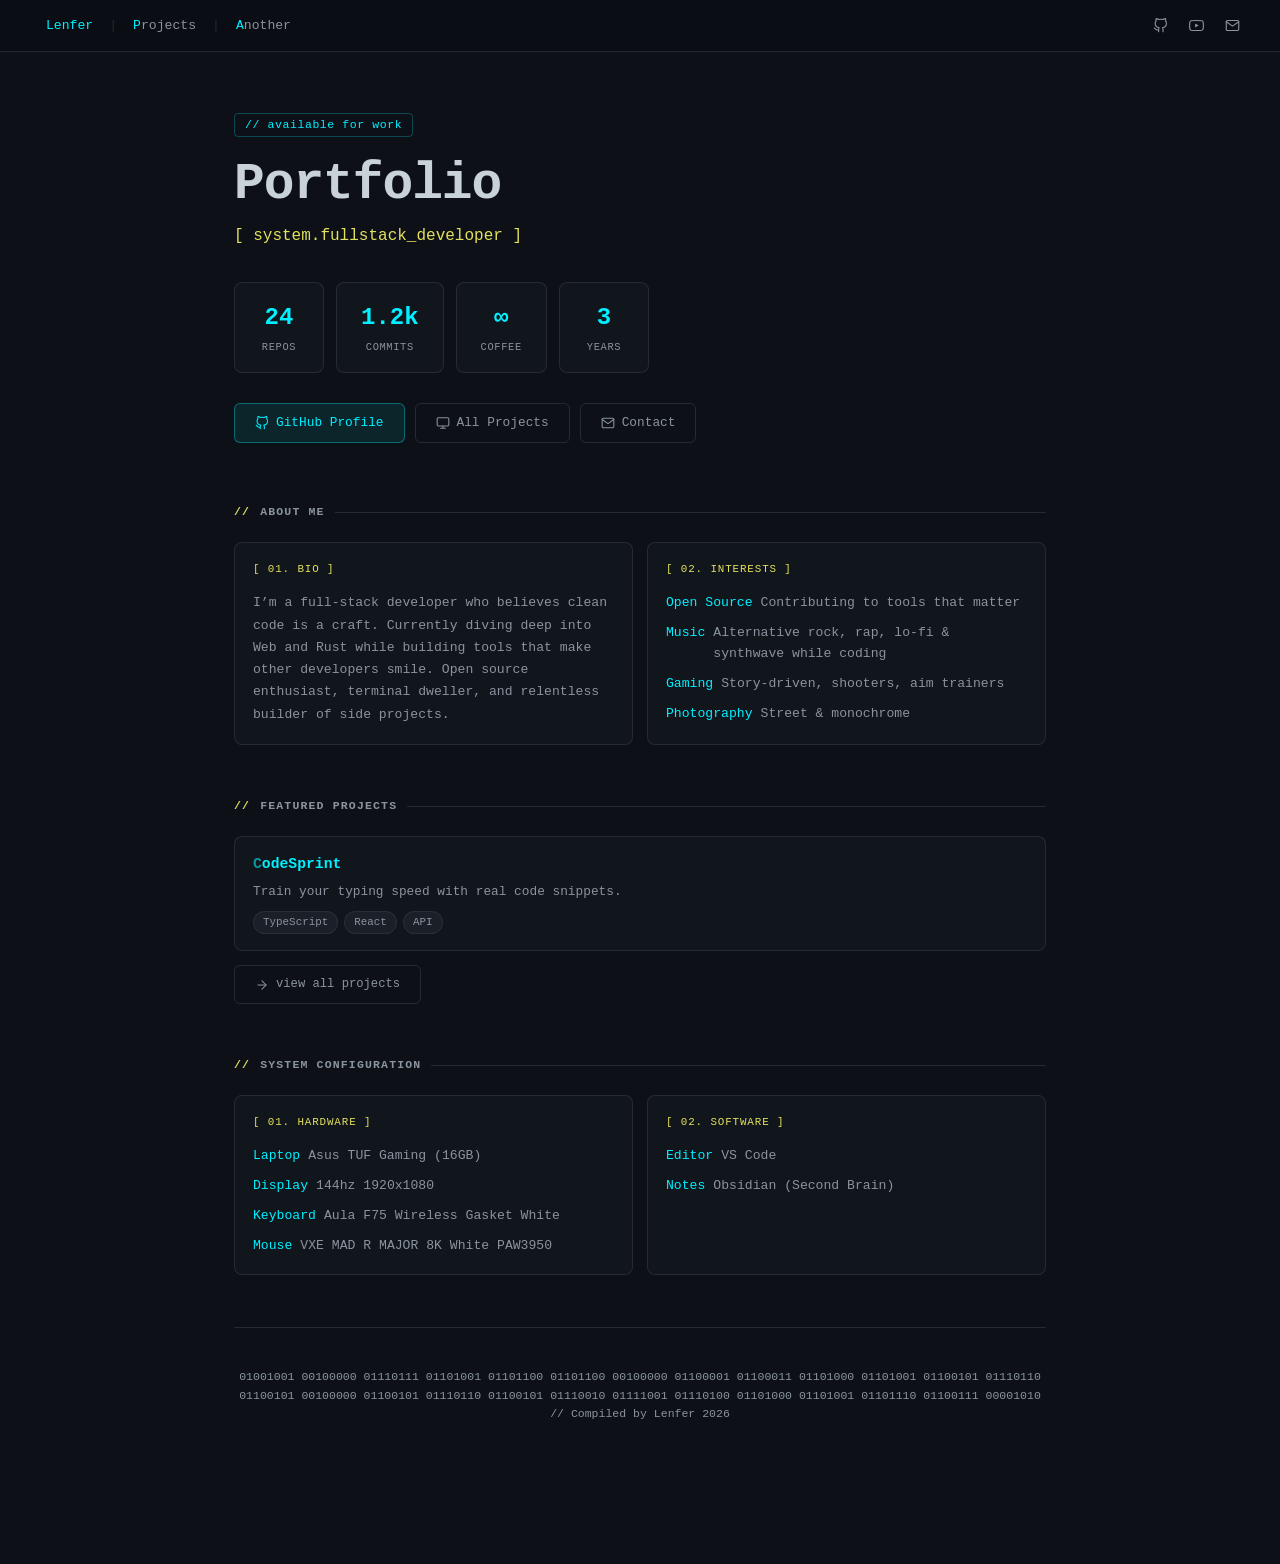
==== index.html @ 0d8ec5f5 "add index.html, basic css" ====
<!DOCTYPE html>
<html lang="ru">
<head>
    <meta charset="UTF-8">
    <meta name="viewport" content="width=device-width, initial-scale=1.0">
    <title>Dev Portfolio</title>
    <link rel="stylesheet" href="css/global.css">
    <link rel="stylesheet" href="css/navbar-view.css">
    <link rel="stylesheet" href="css/main.css">
</head>
<body>


<nav class="navbar">
    <div class="nav-wrapper">
        <a href="index.html" class="nav-item"><span>Lenfer</a>
    </div>
    <span class="nav-sep">|</span>
    <div class="nav-wrapper">
        <a href="project.html" class="nav-item"><span>P</span>rojects</a>
        <ul class="dropdown">
            <li><a href="#"><span>W</span>eb Apps</a></li>
            <li><a href="#"><span>S</span>cripts</a></li>
            <li><a href="#"><span>U</span>tils</a></li>
        </ul>
    </div>
    <span class="nav-sep">|</span>
    <div class="nav-wrapper">
        <a href="another.html" class="nav-item"><span>A</span>nother</a>
    </div>
    <div class="social-dock">
        <a href="github.html" class="social-link" title="GitHub">
            <svg viewBox="0 0 24 24"><path d="M9 19c-5 1.5-5-2.5-7-3m14 6v-3.87a3.37 3.37 0 0 0-.94-2.61c3.14-.35 6.44-1.54 6.44-7A5.44 5.44 0 0 0 20 4.77 5.07 5.07 0 0 0 19.91 1S18.73.65 16 2.48a13.38 13.38 0 0 0-7 0C6.27.65 5.09 1 5.09 1A5.07 5.07 0 0 0 5 4.77a5.44 5.44 0 0 0-1.5 3.78c0 5.42 3.3 6.61 6.44 7A3.37 3.37 0 0 0 9 18.13V22"/></svg>
        </a>
        <a href="#" class="social-link" title="YouTube">
            <svg viewBox="0 0 24 24"><path d="M22.54 6.42a2.78 2.78 0 0 0-1.94-2C18.88 4 12 4 12 4s-6.88 0-8.6.42a2.78 2.78 0 0 0-1.94 2C1 8.11 1 12 1 12s0 3.89.46 5.58a2.78 2.78 0 0 0 1.94 2c1.72.42 8.6.42 8.6.42s6.88 0 8.6-.42a2.78 2.78 0 0 0 1.94-2C23 15.89 23 12 23 12s0-3.89-.46-5.58z"/><polygon points="9.75 15.02 15.5 12 9.75 8.98 9.75 15.02" fill="currentColor" stroke="none"/></svg>
        </a>
        <a href="#" class="social-link" title="Email">
            <svg viewBox="0 0 24 24"><path d="M4 4h16c1.1 0 2 .9 2 2v12c0 1.1-.9 2-2 2H4c-1.1 0-2-.9-2-2V6c0-1.1.9-2 2-2z"/><polyline points="22,6 12,13 2,6"/></svg>
        </a>
    </div>
</nav>

<div class="container">
    <header id="about">
        <div class="hero-tag">// available for work</div>
        <h1>Portfolio</h1>
        <p class="subtitle">[ system.fullstack_developer ]</p>
        <div class="stats-grid">
            <div class="stat-card"><span class="stat-value">24</span><span class="stat-label">Repos</span></div>
            <div class="stat-card"><span class="stat-value">1.2k</span><span class="stat-label">Commits</span></div>
            <div class="stat-card"><span class="stat-value">∞</span><span class="stat-label">Coffee</span></div>
            <div class="stat-card"><span class="stat-value">3</span><span class="stat-label">Years</span></div>
        </div>
        <div class="btn-group">
            <a href="github.html" class="btn btn-blue">
                <svg viewBox="0 0 24 24"><path d="M9 19c-5 1.5-5-2.5-7-3m14 6v-3.87a3.37 3.37 0 0 0-.94-2.61c3.14-.35 6.44-1.54 6.44-7A5.44 5.44 0 0 0 20 4.77 5.07 5.07 0 0 0 19.91 1S18.73.65 16 2.48a13.38 13.38 0 0 0-7 0C6.27.65 5.09 1 5.09 1A5.07 5.07 0 0 0 5 4.77a5.44 5.44 0 0 0-1.5 3.78c0 5.42 3.3 6.61 6.44 7A3.37 3.37 0 0 0 9 18.13V22"/></svg>
                GitHub Profile
            </a>
            <a href="project.html" class="btn btn-outline">
                <svg viewBox="0 0 24 24"><rect x="2" y="3" width="20" height="14" rx="2"/><path d="M8 21h8M12 17v4"/></svg>
                All Projects
            </a>
            <a href="#" class="btn btn-outline">
                <svg viewBox="0 0 24 24"><path d="M4 4h16c1.1 0 2 .9 2 2v12c0 1.1-.9 2-2 2H4c-1.1 0-2-.9-2-2V6c0-1.1.9-2 2-2z"/><polyline points="22,6 12,13 2,6"/></svg>
                Contact
            </a>
        </div>
    </header>

        <section id="about-me">
            <h2><span>//</span> about me</h2>
            <div class="about-grid">
                <div class="about-card">
                    <div class="about-title">[ 01. Bio ]</div>
                    <p class="about-text">
                        I’m a full‑stack developer who believes clean code is a craft.
                        Currently diving deep into Web and Rust while building
                        tools that make other developers smile. Open source enthusiast,
                        terminal dweller, and relentless builder of side projects.
                    </p>
                </div>
                <div class="about-card">
                    <div class="about-title">[ 02. Interests ]</div>
                    <ul class="about-list">
                        <li><span class="k">Open Source</span><span class="v">Contributing to tools that matter</span></li>
                        <li><span class="k">Music</span><span class="v">Alternative rock, rap, lo‑fi & synthwave while coding</span></li>
                        <li><span class="k">Gaming</span><span class="v">Story-driven, shooters, aim trainers</span></li>
                        <li><span class="k">Photography</span><span class="v">Street & monochrome</span></li>
                    </ul>
                </div>
            </div>
        </section>

    <section id="projects">
        <h2><span>//</span> featured projects</h2>
        <div class="project-item">
            <a href="#"><span>C</span>odeSprint</a>
            <span class="project-desc">Train your typing speed with real code snippets.</span>
            <div class="tag-row"><span class="tag">TypeScript</span><span class="tag">React</span><span class="tag">API</span></div>
        </div>
        <div style="margin-top:14px">
            <a href="project.html" class="btn btn-outline" style="font-size:0.76rem">
                <svg viewBox="0 0 24 24"><line x1="5" y1="12" x2="19" y2="12"/><polyline points="12 5 19 12 12 19"/></svg>
                view all projects
            </a>
        </div>
    </section>

    <section id="setup">
        <h2><span>//</span> system configuration</h2>
        <div class="setup-grid">
            <div class="setup-card">
                <div class="setup-title">[ 01. Hardware ]</div>
                <ul class="setup-list">
                    <li><span class="k">Laptop</span><span class="v">Asus TUF Gaming (16GB)</span></li>
                    <li><span class="k">Display</span><span class="v">144hz 1920x1080</span></li>
                    <li><span class="k">Keyboard</span><span class="v">Aula F75 Wireless Gasket White</span></li>
                    <li><span class="k">Mouse</span><span class="v">VXE MAD R MAJOR 8K White PAW3950</span></li>
                </ul>
            </div>
            <div class="setup-card">
                <div class="setup-title">[ 02. Software ]</div>
                <ul class="setup-list">
                    <li><span class="k">Editor</span><span class="v">VS Code</span></li>

                    <li><span class="k">Notes</span><span class="v">Obsidian (Second Brain)</span></li>
                </ul>
            </div>
        </div>
    </section>

    <footer>
        <code>01001001 00100000 01110111 01101001 01101100 01101100 00100000 01100001 01100011 01101000 01101001 01100101 01110110 01100101 00100000 01100101 01110110 01100101 01110010 01111001 01110100 01101000 01101001 01101110 01100111 00001010 // Compiled by Lenfer 2026</code>
    </footer>
</div>
</body>
</html>
---- css/global.css ----
:root {
    --bg: #0d1117;
    --glass: rgba(22, 27, 34, 0.5);
    --text: #c9d1d9;
    --dim: #8b949e;
    --border: rgba(48, 54, 61, 0.7);
    --blue: #00f0ff;
    --yellow: #e3e15d;
    --green: #7ee787;
    --font: 'JetBrains Mono', 'Fira Code', monospace;
}

footer {
    text-align: center;
    padding: 60px 0;
    color: var(--text-dim);
    font-size: 0.75rem;
    border-top: 1px solid var(--border); 
    }
---- css/navbar-view.css ----
.navbar {
    position: sticky;
    top: 0;
    z-index: 100;
    display: flex;
    align-items: center;
    padding: 0 32px;
    background: rgba(10,13,18,0.72);
    backdrop-filter: blur(10px);
    -webkit-backdrop-filter: blur(18px);
    border-bottom: 1px solid var(--border);
    height: 52px; font-size: 0.82rem;
}
.nav-wrapper {
    position: relative;
    display: flex;
    align-items: center; 
}
.nav-item { 
    display: flex;
    align-items: center; 
    text-decoration: none; 
    color: var(--dim); 
    padding: 0 14px; 
    height: 52px; 
    transition: color 0.2s; 
}
.nav-item:hover { 
    color: var(--blue); 
}
.nav-item span { 
    color: var(--blue); 
}
.dropdown { 
    display: none; 
    list-style: none; 
    position: absolute; 
    top: 51px; 
    left: 0; 
    background: rgba(10,13,18); 
    border: 1px solid var(--border); 
    border-radius: 2px;
    border-top: none; 
    min-width: 160px; 
    padding: 6px 0; 
    z-index: 200; 
}
.nav-wrapper:hover .dropdown { 
    display: block; 
}
.dropdown li a { 
    display: block; 
    padding: 7px 16px; 
    text-decoration: none; 
    color: var(--dim); 
    font-size: 0.78rem; 
    transition: 0.15s; 
}
.dropdown li a:hover { 
    color: var(--blue); 
    background: rgba(0,240,255,0.04); 
}
.dropdown li a span { 
    color: var(--blue); 
}
.nav-sep { 
    color: var(--border); 
    padding: 0 2px; 
    user-select: none; 
}
.social-dock { 
    display: flex; 
    align-items: center; 
    gap: 4px; 
    margin-left: auto; 
}
.social-link { 
    display: flex; 
    align-items: center; 
    justify-content: center; 
    width: 32px; 
    height: 32px; 
    border-radius: 6px; 
    border: 1px solid transparent; 
    color: var(--dim); 
    text-decoration: none; 
    transition: 0.2s; 
}
.social-link svg { 
    width: 15px; 
    height: 15px; 
    fill: none; 
    stroke: currentColor; 
    stroke-width: 1.8; 
    stroke-linecap: round; 
    stroke-linejoin: round; 
}
.social-link:hover { 
    color: var(--blue); 
    border-color: rgba(0,240,255,0.3); 
    background: rgba(0,240,255,0.04); 
}
.status-tag { 
    display: flex; 
    align-items: center; 
    gap: 7px; 
    font-size: 0.72rem; 
    color: var(--dim); 
    border: 1px solid var(--border); 
    border-radius: 20px; 
    padding: 3px 10px; 
    margin-left: 16px; 
    white-space: nowrap; 
}

@media (max-width: 440px) {
  .social-dock {
    display: none;
  }
  .navbar {
    justify-content: center;
  }
}
---- css/main.css ----
*, *::before, *::after { 
    box-sizing: border-box; 
    margin: 0; 
    padding: 0; 
}
body { 
    background: var(--bg); 
    color: var(--text); 
    font-family: var(--font); 
    min-height: 100vh; 
    overflow-x: hidden; 
    line-height: 1.6; 
}

.container { 
    position: relative; 
    z-index: 1; 
    max-width: 860px; 
    margin: 0 auto; 
    padding: 60px 24px 80px; 
}

header { 
    margin-bottom: 60px; 
}
.hero-tag { 
    display: inline-block; 
    font-size: 0.72rem; 
    color: var(--blue); 
    border: 1px solid rgba(0,240,255,0.25); 
    border-radius: 4px; 
    padding: 2px 10px; 
    margin-bottom: 18px; 
    letter-spacing: 0.05em; 
}
header h1 { 
    font-size: clamp(2.2rem, 5vw, 3.2rem); 
    font-weight: bold; 
    letter-spacing: -0.02em; 
    margin-bottom: 10px; 
    line-height: 1.15; 
}
header h1 span { 
    color: var(--blue); 
}
.subtitle { 
    color: var(--yellow); 
    margin-bottom: 32px; 
}

.stats-grid { 
    display: flex; 
    gap: 12px; 
    flex-wrap: wrap; 
    margin-bottom: 30px; 
}
.stat-card { 
    background: var(--glass); 
    backdrop-filter: blur(14px); 
    -webkit-backdrop-filter: blur(14px); 
    border: 1px solid var(--border); 
    border-radius: 8px; 
    padding: 16px 24px; 
    display: flex; 
    flex-direction: column; 
    align-items: center; 
    overflow: hidden;
    min-width: 90px; 
}
.stat-value { 
    font-size: 1.5rem; 
    font-weight: bold; 
    color: var(--blue); 
}
.stat-label { 
    font-size: 0.65rem; 
    color: var(--dim); 
    text-transform: uppercase; 
    margin-top: 2px; 
    letter-spacing: 0.06em; 
}
.stat-card::after { 
    content: ""; 
    position: absolute; 
    top: 0; 
    left: -100%; 
    width: 100%; 
    height: 100%; 
    background: linear-gradient(90deg, transparent, rgba(0, 240, 255, 0.05), transparent); 
    transition: 0.5s; 
}
.stat-card:hover::after { 
    left: 100%; 
}
.btn-group { 
    display: flex; 
    gap: 10px; 
    flex-wrap: wrap; 
}
.btn { 
    display: inline-flex; 
    align-items: center; 
    gap: 7px; 
    text-decoration: none; 
    font-family: var(--font); 
    font-size: 0.8rem; 
    padding: 9px 20px; 
    border-radius: 6px; 
    border: 1px solid transparent; 
    transition: 0.2s; 
    cursor: pointer; 
}
.btn svg { 
    width: 14px; 
    height: 14px; 
    flex-shrink: 0; 
    fill: none; 
    stroke: currentColor; 
    stroke-width: 1.8; 
    stroke-linecap: round; 
    stroke-linejoin: round; 
}
.btn-blue { 
    background: rgba(0,240,255,0.09); 
    border-color: rgba(0,240,255,0.35); 
    color: var(--blue); 
}
.btn-blue:hover { 
    background: rgba(0,240,255,0.15); 
    box-shadow: 0 0 14px rgba(0,240,255,0.12); 
}
.btn-outline { 
    background: transparent; 
    border-color: var(--border); 
    color: var(--dim); 
}
.btn-outline:hover { 
    border-color: var(--blue); 
    color: var(--blue); 
}

section { 
    margin-bottom: 52px; 
}
section h2 { 
    font-size: 0.72rem; 
    text-transform: uppercase; 
    letter-spacing: 0.1em; 
    color: var(--dim); 
    margin-bottom: 20px; 
    display: flex; 
    align-items: center; 
    gap: 10px; 
}
section h2::after { 
    content: ''; 
    flex: 1; 
    height: 1px; 
    background: var(--border); 
}
section h2 span { 
    color: var(--yellow); 
}

.about-grid {
    display: grid;
    grid-template-columns: 1fr 1fr;
    gap: 14px;
}

.about-card {
    background: var(--glass);
    backdrop-filter: blur(12px);
    -webkit-backdrop-filter: blur(12px);
    border: 1px solid var(--border);
    border-radius: 8px;
    padding: 18px;
}

.about-title {
    font-size: 0.68rem;
    text-transform: uppercase;
    color: var(--yellow);
    letter-spacing: 0.08em;
    margin-bottom: 14px;
}

.about-text {
    font-size: 0.82rem;
    color: var(--dim);
    line-height: 1.7;
}

.about-list {
    list-style: none;
    display: flex;
    flex-direction: column;
    gap: 9px;
}

.about-list li {
    font-size: 0.82rem;
    display: flex;
    gap: 8px;
}

.about-list li .k {
    color: var(--blue);
    flex-shrink: 0;
}

.about-list li .v {
    color: var(--dim);
}
.progress-bg { 
    background: rgba(48,54,61,0.6); 
    border-radius: 4px; 
    height: 4px; 
    overflow: hidden; 
}
.progress-fill { 
    height: 100%; 
    border-radius: 4px; 
    background: linear-gradient(90deg, var(--blue), rgba(0,240,255,0.35)); 
    position: relative; 
}
.progress-fill::after { 
    content: ''; 
    position: absolute; 
    right: 0; 
    top: 50%; 
    transform: translateY(-50%); 
    width: 6px; 
    height: 6px; 
    background: var(--blue); 
    border-radius: 50%; 
    box-shadow: 0 0 6px var(--blue); 
}

.project-item { 
    background: var(--glass); 
    backdrop-filter: blur(12px); 
    -webkit-backdrop-filter: blur(12px); 
    border: 1px solid var(--border); 
    border-radius: 8px; 
    padding: 16px 18px; 
    margin-bottom: 10px; 
    transition: 0.2s; 
    display: flex; 
    flex-direction: column; 
    gap: 6px; 
}
.project-item:hover { 
    border-color: rgba(0,240,255,0.35); 
}
.project-item a { 
    text-decoration: none; 
    font-weight: bold; 
    color: var(--blue); 
    font-size: 0.92rem; 
}
.project-item a span { 
    opacity: 0.6; 
}
.project-desc { 
    font-size: 0.8rem; 
    color: var(--dim); 
}
.tag-row { 
    display: flex; 
    gap: 6px; 
    flex-wrap: wrap; 
    margin-top: 2px; 
}
.tag { 
    font-size: 0.68rem; 
    padding: 2px 9px; 
    border: 1px solid var(--border); 
    border-radius: 20px; 
    color: var(--dim); 
    background: rgba(33,38,45,0.7); 
}

.setup-grid { 
    display: grid; 
    grid-template-columns: 1fr 1fr; 
    gap: 14px; 
}
.setup-card { 
    background: var(--glass); 
    backdrop-filter: blur(12px); 
    -webkit-backdrop-filter: blur(12px); 
    border: 1px solid var(--border); 
    border-radius: 8px; 
    padding: 18px; 
}
.setup-title { 
    font-size: 0.68rem; 
    text-transform: uppercase; 
    color: var(--yellow); 
    letter-spacing: 0.08em; 
    margin-bottom: 14px;
}
.setup-list { 
    list-style: none; 
    display: flex; 
    flex-direction: column; 
    gap: 9px; 
}
.setup-list li { 
    font-size: 0.82rem; 
    display: flex; 
    gap: 8px; 
}
.setup-list li .k { 
    color: var(--blue);
    flex-shrink: 0; 
}
.setup-list li .v { 
    color: var(--dim); 
}

footer { 
    text-align: center; 
    padding-top: 40px; 
    border-top: 1px solid var(--border); 
    font-size: 0.72rem; 
    color: var(--dim); 
}

@media (max-width: 600px) { 
    .setup-grid, .about-grid {
        grid-template-columns: 1fr; 
    } 
    
    .status-tag { 
        display: none; 
    } 
}
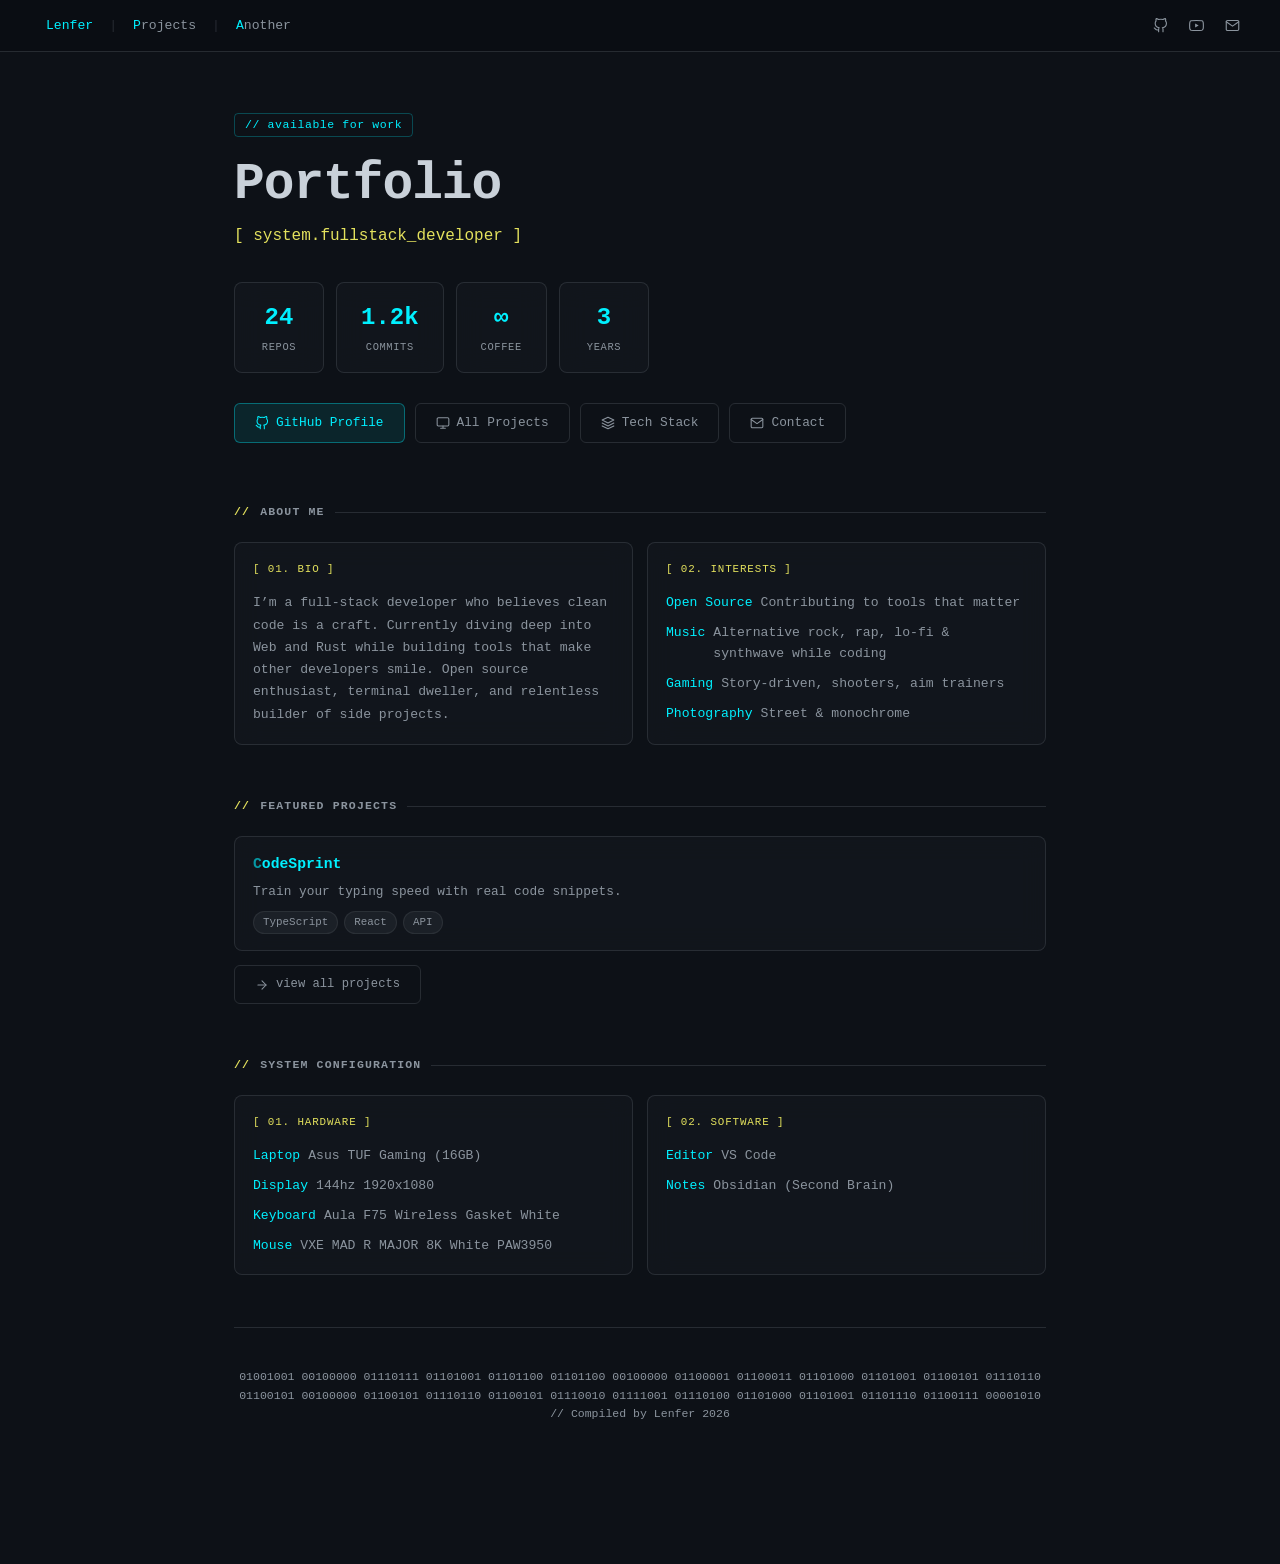
==== commit 6e028f48: "stack.html and fix" ====
--- a/index.html
+++ b/index.html
@@ -60,6 +60,12 @@
             <a href="project.html" class="btn btn-outline">
                 <svg viewBox="0 0 24 24"><rect x="2" y="3" width="20" height="14" rx="2"/><path d="M8 21h8M12 17v4"/></svg>
                 All Projects
+            </a>
+            <a href="stack.html" class="btn btn-outline">
+                <svg viewBox="0 0 24 24" fill="none" stroke="currentColor" stroke-width="2" stroke-linecap="round" stroke-linejoin="round">
+                    <polyline points="2 17 12 22 22 17"/><polyline points="2 12 12 17 22 12"/><path d="M12 2L2 7l10 5 10-5-10-5z"/>
+                </svg>
+                Tech Stack
             </a>
             <a href="#" class="btn btn-outline">
                 <svg viewBox="0 0 24 24"><path d="M4 4h16c1.1 0 2 .9 2 2v12c0 1.1-.9 2-2 2H4c-1.1 0-2-.9-2-2V6c0-1.1.9-2 2-2z"/><polyline points="22,6 12,13 2,6"/></svg>
--- a/css/global.css
+++ b/css/global.css
@@ -1,13 +1,22 @@
+*, *::before, *::after { 
+    box-sizing: border-box; 
+    margin: 0; 
+    padding: 0; 
+}
+
 :root {
     --bg: #0d1117;
-    --glass: rgba(22, 27, 34, 0.5);
+    --glass: rgba(22,27,34,0.55);
     --text: #c9d1d9;
     --dim: #8b949e;
-    --border: rgba(48, 54, 61, 0.7);
+    --border: rgba(48,54,61,0.75);
     --blue: #00f0ff;
     --yellow: #e3e15d;
     --green: #7ee787;
-    --font: 'JetBrains Mono', 'Fira Code', monospace;
+    --red: #ff7b72;
+    --purple: #d2a8ff;
+    --orange: #ffa657;
+    --font: 'JetBrains Mono','Fira Code',monospace;
 }
 
 footer {
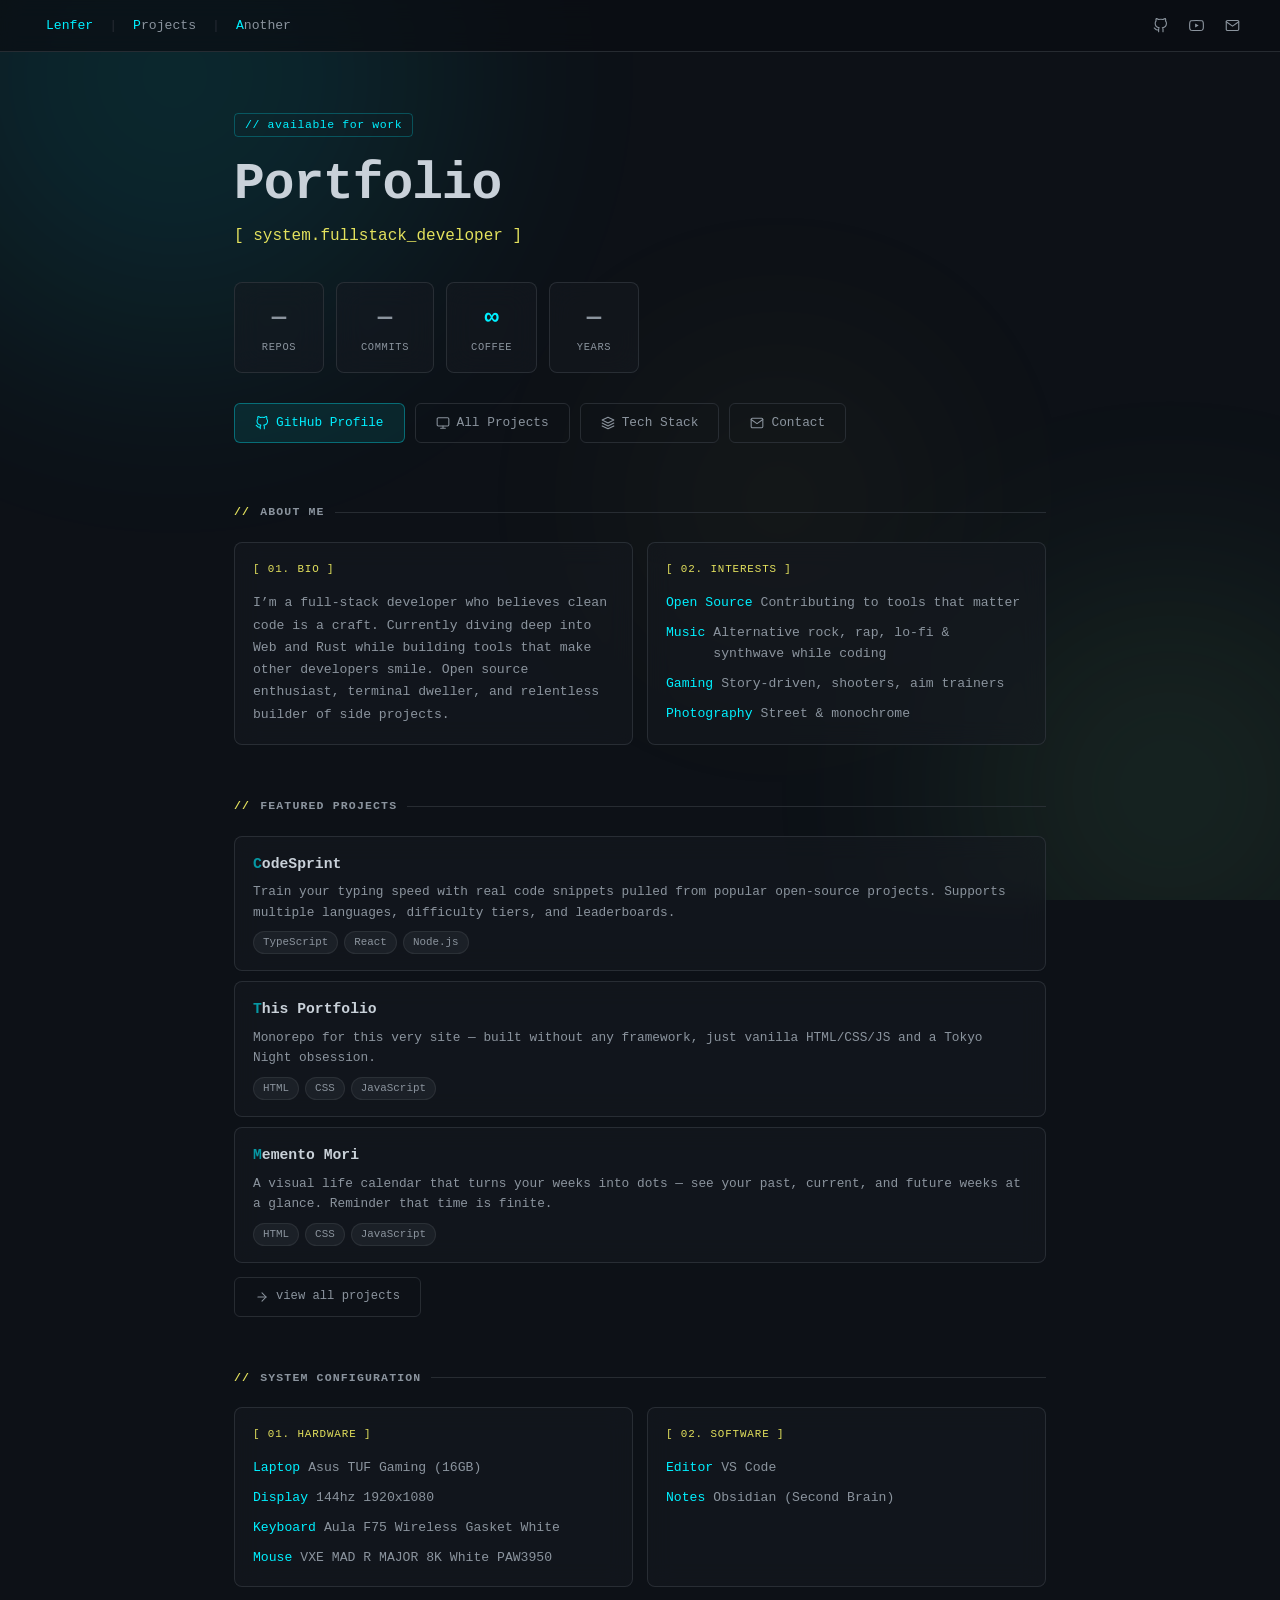
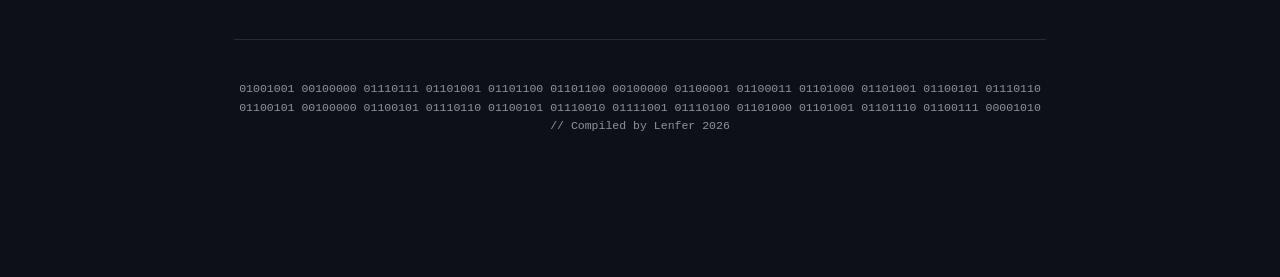
==== commit 93d81f53: "final" ====
--- a/index.html
+++ b/index.html
@@ -10,6 +10,24 @@
 </head>
 <body>
 
+<div class="bg-scene">
+    <div class="blob"></div>
+    <div class="blob"></div>
+    <div class="blob"></div>
+</div>
+
+<div class="modal-overlay" id="modal-overlay">
+    <div class="modal">
+        <div class="modal-header">
+            <div class="modal-title">
+                <svg viewBox="0 0 24 24"><path d="M9 19c-5 1.5-5-2.5-7-3m14 6v-3.87a3.37 3.37 0 0 0-.94-2.61c3.14-.35 6.44-1.54 6.44-7A5.44 5.44 0 0 0 20 4.77 5.07 5.07 0 0 0 19.91 1S18.73.65 16 2.48a13.38 13.38 0 0 0-7 0C6.27.65 5.09 1 5.09 1A5.07 5.07 0 0 0 5 4.77a5.44 5.44 0 0 0-1.5 3.78c0 5.42 3.3 6.61 6.44 7A3.37 3.37 0 0 0 9 18.13V22"/></svg>
+                <span id="modal-title-text">project</span>
+            </div>
+            <button class="modal-close-btn" onclick="closeModal()">[ ✕ close ]</button>
+        </div>
+        <div class="modal-body" id="modal-body"></div>
+    </div>
+</div>
 
 <nav class="navbar">
     <div class="nav-wrapper">
@@ -47,10 +65,10 @@
         <h1>Portfolio</h1>
         <p class="subtitle">[ system.fullstack_developer ]</p>
         <div class="stats-grid">
-            <div class="stat-card"><span class="stat-value">24</span><span class="stat-label">Repos</span></div>
-            <div class="stat-card"><span class="stat-value">1.2k</span><span class="stat-label">Commits</span></div>
+            <div class="stat-card"><span class="stat-value" id="stat-repos">24</span><span class="stat-label">Repos</span></div>
+            <div class="stat-card"><span class="stat-value" id="stat-commits">1.2k</span><span class="stat-label">Commits</span></div>
             <div class="stat-card"><span class="stat-value">∞</span><span class="stat-label">Coffee</span></div>
-            <div class="stat-card"><span class="stat-value">3</span><span class="stat-label">Years</span></div>
+            <div class="stat-card"><span class="stat-value" id="stat-years">3</span><span class="stat-label">Years</span></div>
         </div>
         <div class="btn-group">
             <a href="github.html" class="btn btn-blue">
@@ -67,43 +85,41 @@
                 </svg>
                 Tech Stack
             </a>
-            <a href="#" class="btn btn-outline">
+            <a href="contact.html" class="btn btn-outline">
                 <svg viewBox="0 0 24 24"><path d="M4 4h16c1.1 0 2 .9 2 2v12c0 1.1-.9 2-2 2H4c-1.1 0-2-.9-2-2V6c0-1.1.9-2 2-2z"/><polyline points="22,6 12,13 2,6"/></svg>
                 Contact
             </a>
         </div>
     </header>
 
-        <section id="about-me">
-            <h2><span>//</span> about me</h2>
-            <div class="about-grid">
-                <div class="about-card">
-                    <div class="about-title">[ 01. Bio ]</div>
-                    <p class="about-text">
-                        I’m a full‑stack developer who believes clean code is a craft.
-                        Currently diving deep into Web and Rust while building
-                        tools that make other developers smile. Open source enthusiast,
-                        terminal dweller, and relentless builder of side projects.
-                    </p>
-                </div>
-                <div class="about-card">
-                    <div class="about-title">[ 02. Interests ]</div>
-                    <ul class="about-list">
-                        <li><span class="k">Open Source</span><span class="v">Contributing to tools that matter</span></li>
-                        <li><span class="k">Music</span><span class="v">Alternative rock, rap, lo‑fi & synthwave while coding</span></li>
-                        <li><span class="k">Gaming</span><span class="v">Story-driven, shooters, aim trainers</span></li>
-                        <li><span class="k">Photography</span><span class="v">Street & monochrome</span></li>
-                    </ul>
-                </div>
-            </div>
-        </section>
+    <section id="about-me">
+        <h2><span>//</span> about me</h2>
+        <div class="about-grid">
+            <div class="about-card">
+                <div class="about-title">[ 01. Bio ]</div>
+                <p class="about-text">
+                    I’m a full‑stack developer who believes clean code is a craft.
+                    Currently diving deep into Web and Rust while building
+                    tools that make other developers smile. Open source enthusiast,
+                    terminal dweller, and relentless builder of side projects.
+                </p>
+            </div>
+            <div class="about-card">
+                <div class="about-title">[ 02. Interests ]</div>
+                <ul class="about-list">
+                    <li><span class="k">Open Source</span><span class="v">Contributing to tools that matter</span></li>
+                    <li><span class="k">Music</span><span class="v">Alternative rock, rap, lo‑fi & synthwave while coding</span></li>
+                    <li><span class="k">Gaming</span><span class="v">Story-driven, shooters, aim trainers</span></li>
+                    <li><span class="k">Photography</span><span class="v">Street & monochrome</span></li>
+                </ul>
+            </div>
+        </div>
+    </section>
 
     <section id="projects">
         <h2><span>//</span> featured projects</h2>
-        <div class="project-item">
-            <a href="#"><span>C</span>odeSprint</a>
-            <span class="project-desc">Train your typing speed with real code snippets.</span>
-            <div class="tag-row"><span class="tag">TypeScript</span><span class="tag">React</span><span class="tag">API</span></div>
+        <div id="featured-projects-list">
+            <p style="color:var(--dim);font-size:0.8rem;">Loading featured projects...</p>
         </div>
         <div style="margin-top:14px">
             <a href="project.html" class="btn btn-outline" style="font-size:0.76rem">
@@ -129,7 +145,6 @@
                 <div class="setup-title">[ 02. Software ]</div>
                 <ul class="setup-list">
                     <li><span class="k">Editor</span><span class="v">VS Code</span></li>
-
                     <li><span class="k">Notes</span><span class="v">Obsidian (Second Brain)</span></li>
                 </ul>
             </div>
@@ -140,5 +155,150 @@
         <code>01001001 00100000 01110111 01101001 01101100 01101100 00100000 01100001 01100011 01101000 01101001 01100101 01110110 01100101 00100000 01100101 01110110 01100101 01110010 01111001 01110100 01101000 01101001 01101110 01100111 00001010 // Compiled by Lenfer 2026</code>
     </footer>
 </div>
+
+<script>
+function openModal(project) {
+    document.getElementById('modal-title-text').textContent = project.name;
+    const body = document.getElementById('modal-body');
+    const techTags = project.tech.map(t => `<span class="m-tag" style="color:var(--blue)">${t}</span>`).join('');
+    const typeTag = `<span class="m-tag type">${project.type}</span>`;
+    const privateIcon = project.privateCode
+        ? `<span class="m-tl-row" style="color:var(--orange)">
+            <svg viewBox="0 0 24 24" width="11" height="11" fill="none" stroke="#ffa657" stroke-width="2" stroke-linecap="round" stroke-linejoin="round"><rect x="3" y="11" width="18" height="11" rx="2" ry="2"/><path d="M7 11V7a5 5 0 0 1 10 0v4"/></svg>
+            &nbsp;Source code is private
+           </span>` : '';
+
+    body.innerHTML = `
+        <div>
+            <div class="m-section-label"><span>//</span> description</div>
+            <div class="m-desc">${project.longDesc || project.desc}</div>
+        </div>
+        <div>
+            <div class="m-section-label"><span>//</span> tech stack</div>
+            <div class="m-tags">${techTags} ${typeTag}</div>
+        </div>
+        <div>
+            <div class="m-section-label"><span>//</span> timeline</div>
+            <div class="m-timeline">
+                <div class="m-tl-row">
+                    <svg viewBox="0 0 14 14" fill="none" stroke="currentColor" stroke-width="1.3" stroke-linecap="round"><rect x="1" y="2.5" width="12" height="10" rx="1.5"/><path d="M4 1v2M10 1v2M1 6h12"/></svg>
+                    &nbsp;Year: <span style="color:var(--blue);margin-left:4px">${project.year}</span>
+                </div>
+                ${privateIcon}
+            </div>
+        </div>
+        <div>
+            <div class="m-section-label"><span>//</span> links</div>
+            <div class="m-links">
+                ${project.githubRepo && !project.privateCode ? `<a class="m-link" href="https://github.com/${GITHUB_USERNAME}/${project.githubRepo}" target="_blank">
+                    <svg viewBox="0 0 24 24" fill="none" stroke="currentColor" stroke-width="1.8" stroke-linecap="round" stroke-linejoin="round"><path d="M9 19c-5 1.5-5-2.5-7-3m14 6v-3.87a3.37 3.37 0 0 0-.94-2.61c3.14-.35 6.44-1.54 6.44-7A5.44 5.44 0 0 0 20 4.77 5.07 5.07 0 0 0 19.91 1S18.73.65 16 2.48a13.38 13.38 0 0 0-7 0C6.27.65 5.09 1 5.09 1A5.07 5.07 0 0 0 5 4.77a5.44 5.44 0 0 0-1.5 3.78c0 5.42 3.3 6.61 6.44 7A3.37 3.37 0 0 0 9 18.13V22"/></svg>
+                    GitHub Repository
+                </a>` : ''}
+                ${project.homepage ? `<a class="m-link" href="${project.homepage}" target="_blank">
+                    <svg viewBox="0 0 24 24" fill="none" stroke="currentColor" stroke-width="1.8" stroke-linecap="round" stroke-linejoin="round"><path d="M10 13a5 5 0 0 0 7.54.54l3-3a5 5 0 0 0-7.07-7.07l-1.72 1.71"/><path d="M14 11a5 5 0 0 0-7.54-.54l-3 3a5 5 0 0 0 7.07 7.07l1.71-1.71"/></svg>
+                    Live Demo
+                </a>` : ''}
+                ${(!project.githubRepo && !project.homepage) ? `<p style="color:var(--dim);font-size:0.78rem;">No public links${project.privateCode ? ' — closed source project.' : '.'}</p>` : ''}
+            </div>
+        </div>
+    `;
+
+    document.getElementById('modal-overlay').classList.add('open');
+    document.body.style.overflow = 'hidden';
+}
+
+function closeModal() {
+    document.getElementById('modal-overlay').classList.remove('open');
+    document.body.style.overflow = '';
+}
+
+document.getElementById('modal-overlay').addEventListener('click', function(e) {
+    if (e.target === this) closeModal();
+});
+document.addEventListener('keydown', function(e) {
+    if (e.key === 'Escape') closeModal();
+});
+
+const GITHUB_USERNAME = 'Lenferis';
+async function loadFeaturedProjects() {
+    const container = document.getElementById('featured-projects-list');
+    try {
+        const res = await fetch('content/projects.json');
+        if (!res.ok) throw new Error('Failed to load projects data');
+        const allProjects = await res.json();
+        const featured = allProjects.filter(p => p.featured).slice(0, 3);
+        if (featured.length === 0) {
+            container.innerHTML = '<p style="color:var(--dim);">No featured projects yet.</p>';
+            return;
+        }
+        container.innerHTML = featured.map(project => `
+            <div class="project-item" style="cursor:pointer;" onclick="openModal(${JSON.stringify(project).replace(/"/g, '&quot;')})">
+                <a style="text-decoration:none;color:inherit;">
+                    <span style="color:var(--blue)">${project.name.charAt(0)}</span>${project.name.slice(1)}
+                </a>
+                <span class="project-desc">${project.desc}</span>
+                <div class="tag-row">${project.tech.slice(0,3).map(t => `<span class="tag">${t}</span>`).join('')}</div>
+            </div>
+        `).join('');
+    } catch (error) {
+        console.error(error);
+        container.innerHTML = '<p style="color:var(--red);">Could not load projects.</p>';
+    }
+}
+
+async function loadGitHubStats() {
+    const reposEl = document.getElementById('stat-repos');
+    const commitsEl = document.getElementById('stat-commits');
+    const yearsEl = document.getElementById('stat-years');
+
+    [reposEl, commitsEl, yearsEl].forEach(el => {
+        el.textContent = '…';
+        el.style.color = 'var(--dim)';
+    });
+
+    try {
+        const userRes = await fetch(`https://api.github.com/users/${GITHUB_USERNAME}`);
+        if (!userRes.ok) throw new Error('User fetch failed');
+        const userData = await userRes.json();
+
+        reposEl.textContent = userData.public_repos;
+        reposEl.style.color = ''; 
+
+        const createdAt = new Date(userData.created_at);
+        const now = new Date();
+        const diffYears = Math.floor((now - createdAt) / (1000 * 60 * 60 * 24 * 365.25));
+        yearsEl.textContent = diffYears;
+        yearsEl.style.color = '';
+
+        const commitsRes = await fetch(`https://api.github.com/search/commits?q=author:${GITHUB_USERNAME}`, {
+            headers: {
+                'Accept': 'application/vnd.github.cloak-preview+json' 
+            }
+        });
+        
+        if (commitsRes.ok) {
+            const commitsData = await commitsRes.json();
+            const totalCommits = commitsData.total_count;
+            
+            commitsEl.textContent = totalCommits >= 1000 ? (totalCommits / 1000).toFixed(1) + 'k' : totalCommits;
+        } else {
+            console.warn('Rate limit hit for Search API');
+            commitsEl.textContent = '—';
+        }
+        commitsEl.style.color = '';
+
+    } catch (err) {
+        console.warn('GitHub stats error:', err);
+        reposEl.textContent = '—';
+        commitsEl.textContent = '—';
+        yearsEl.textContent = '—';
+    }
+}
+
+document.addEventListener('DOMContentLoaded', () => {
+    loadFeaturedProjects();
+    loadGitHubStats();
+});
+</script>
 </body>
 </html>
--- a/css/global.css
+++ b/css/global.css
@@ -1,28 +1,72 @@
-*, *::before, *::after { 
-    box-sizing: border-box; 
-    margin: 0; 
-    padding: 0; 
+*,
+*::before,
+*::after {
+  box-sizing: border-box;
+  margin: 0;
+  padding: 0;
 }
 
 :root {
-    --bg: #0d1117;
-    --glass: rgba(22,27,34,0.55);
-    --text: #c9d1d9;
-    --dim: #8b949e;
-    --border: rgba(48,54,61,0.75);
-    --blue: #00f0ff;
-    --yellow: #e3e15d;
-    --green: #7ee787;
-    --red: #ff7b72;
-    --purple: #d2a8ff;
-    --orange: #ffa657;
-    --font: 'JetBrains Mono','Fira Code',monospace;
+  --bg: #0d1117;
+  --glass: rgba(22, 27, 34, 0.55);
+  --text: #c9d1d9;
+  --dim: #8b949e;
+  --border: rgba(48, 54, 61, 0.75);
+  --blue: #00f0ff;
+  --yellow: #e3e15d;
+  --green: #7ee787;
+  --red: #ff7b72;
+  --purple: #d2a8ff;
+  --orange: #ffa657;
+  --font: "JetBrains Mono", "Fira Code", monospace;
 }
 
 footer {
-    text-align: center;
-    padding: 60px 0;
-    color: var(--text-dim);
-    font-size: 0.75rem;
-    border-top: 1px solid var(--border); 
-    }+  text-align: center;
+  padding: 60px 0;
+  color: var(--text-dim);
+  font-size: 0.75rem;
+  border-top: 1px solid var(--border);
+}
+
+.bg-scene {
+  position: fixed;
+  inset: 0;
+  z-index: 0;
+  pointer-events: none;
+  overflow: hidden;
+}
+.blob {
+  position: absolute;
+  border-radius: 50%;
+  filter: blur(120px);
+  opacity: 0.1;
+  animation: drift 22s ease-in-out infinite alternate;
+}
+.blob:nth-child(1) {
+  width: 550px;
+  height: 550px;
+  background: #00f0ff;
+  top: -200px;
+  left: -100px;
+  animation-duration: 20s;
+}
+.blob:nth-child(2) {
+  width: 420px;
+  height: 420px;
+  background: #7ee787;
+  bottom: -100px;
+  right: -100px;
+  animation-duration: 28s;
+  animation-delay: -9s;
+}
+.blob:nth-child(3) {
+  width: 280px;
+  height: 280px;
+  background: #e3e15d;
+  top: 40%;
+  left: 50%;
+  opacity: 0.06;
+  animation-duration: 24s;
+  animation-delay: -5s;
+}
--- a/css/navbar-view.css
+++ b/css/navbar-view.css
@@ -1,116 +1,117 @@
 .navbar {
-    position: sticky;
-    top: 0;
-    z-index: 100;
-    display: flex;
-    align-items: center;
-    padding: 0 32px;
-    background: rgba(10,13,18,0.72);
-    backdrop-filter: blur(10px);
-    -webkit-backdrop-filter: blur(18px);
-    border-bottom: 1px solid var(--border);
-    height: 52px; font-size: 0.82rem;
+  position: sticky;
+  top: 0;
+  z-index: 100;
+  display: flex;
+  align-items: center;
+  padding: 0 32px;
+  background: rgba(10, 13, 18, 0.72);
+  backdrop-filter: blur(10px);
+  -webkit-backdrop-filter: blur(18px);
+  border-bottom: 1px solid var(--border);
+  height: 52px;
+  font-size: 0.82rem;
 }
 .nav-wrapper {
-    position: relative;
-    display: flex;
-    align-items: center; 
+  position: relative;
+  display: flex;
+  align-items: center;
 }
-.nav-item { 
-    display: flex;
-    align-items: center; 
-    text-decoration: none; 
-    color: var(--dim); 
-    padding: 0 14px; 
-    height: 52px; 
-    transition: color 0.2s; 
+.nav-item {
+  display: flex;
+  align-items: center;
+  text-decoration: none;
+  color: var(--dim);
+  padding: 0 14px;
+  height: 52px;
+  transition: color 0.2s;
 }
-.nav-item:hover { 
-    color: var(--blue); 
+.nav-item:hover {
+  color: var(--blue);
 }
-.nav-item span { 
-    color: var(--blue); 
+.nav-item span {
+  color: var(--blue);
 }
-.dropdown { 
-    display: none; 
-    list-style: none; 
-    position: absolute; 
-    top: 51px; 
-    left: 0; 
-    background: rgba(10,13,18); 
-    border: 1px solid var(--border); 
-    border-radius: 2px;
-    border-top: none; 
-    min-width: 160px; 
-    padding: 6px 0; 
-    z-index: 200; 
+.dropdown {
+  display: none;
+  list-style: none;
+  position: absolute;
+  top: 51px;
+  left: 0;
+  background: rgba(10, 13, 18);
+  border: 1px solid var(--border);
+  border-radius: 2px;
+  border-top: none;
+  min-width: 160px;
+  padding: 6px 0;
+  z-index: 200;
 }
-.nav-wrapper:hover .dropdown { 
-    display: block; 
+.nav-wrapper:hover .dropdown {
+  display: block;
 }
-.dropdown li a { 
-    display: block; 
-    padding: 7px 16px; 
-    text-decoration: none; 
-    color: var(--dim); 
-    font-size: 0.78rem; 
-    transition: 0.15s; 
+.dropdown li a {
+  display: block;
+  padding: 7px 16px;
+  text-decoration: none;
+  color: var(--dim);
+  font-size: 0.78rem;
+  transition: 0.15s;
 }
-.dropdown li a:hover { 
-    color: var(--blue); 
-    background: rgba(0,240,255,0.04); 
+.dropdown li a:hover {
+  color: var(--blue);
+  background: rgba(0, 240, 255, 0.04);
 }
-.dropdown li a span { 
-    color: var(--blue); 
+.dropdown li a span {
+  color: var(--blue);
 }
-.nav-sep { 
-    color: var(--border); 
-    padding: 0 2px; 
-    user-select: none; 
+.nav-sep {
+  color: var(--border);
+  padding: 0 2px;
+  user-select: none;
 }
-.social-dock { 
-    display: flex; 
-    align-items: center; 
-    gap: 4px; 
-    margin-left: auto; 
+.social-dock {
+  display: flex;
+  align-items: center;
+  gap: 4px;
+  margin-left: auto;
 }
-.social-link { 
-    display: flex; 
-    align-items: center; 
-    justify-content: center; 
-    width: 32px; 
-    height: 32px; 
-    border-radius: 6px; 
-    border: 1px solid transparent; 
-    color: var(--dim); 
-    text-decoration: none; 
-    transition: 0.2s; 
+.social-link {
+  display: flex;
+  align-items: center;
+  justify-content: center;
+  width: 32px;
+  height: 32px;
+  border-radius: 6px;
+  border: 1px solid transparent;
+  color: var(--dim);
+  text-decoration: none;
+  transition: 0.2s;
 }
-.social-link svg { 
-    width: 15px; 
-    height: 15px; 
-    fill: none; 
-    stroke: currentColor; 
-    stroke-width: 1.8; 
-    stroke-linecap: round; 
-    stroke-linejoin: round; 
+.social-link svg {
+  width: 15px;
+  height: 15px;
+  fill: none;
+  stroke: currentColor;
+  stroke-width: 1.8;
+  stroke-linecap: round;
+  stroke-linejoin: round;
 }
-.social-link:hover { 
-    color: var(--blue); 
-    border-color: rgba(0,240,255,0.3); 
-    background: rgba(0,240,255,0.04); 
+.social-link:hover {
+  color: var(--blue);
+  border-color: rgba(0, 240, 255, 0.3);
+  background: rgba(0, 240, 255, 0.04);
 }
-.status-tag { 
-    display: flex; 
-    align-items: center; 
-    gap: 7px; 
-    font-size: 0.72rem; 
-    color: var(--dim); 
-    border: 1px solid var(--border); 
-    border-radius: 20px; 
-    padding: 3px 10px; 
-    margin-left: 16px; 
-    white-space: nowrap; 
+.status-tag {
+  display: flex;
+  align-items: center;
+  gap: 7px;
+  font-size: 0.72rem;
+  color: var(--dim);
+  border: 1px solid var(--border);
+  border-radius: 20px;
+  padding: 3px 10px;
+  margin-left: 16px;
+  white-space: nowrap;
 }
 
 @media (max-width: 440px) {
@@ -120,4 +121,4 @@
   .navbar {
     justify-content: center;
   }
-}+}
--- a/css/main.css
+++ b/css/main.css
@@ -1,339 +1,518 @@
-*, *::before, *::after { 
-    box-sizing: border-box; 
-    margin: 0; 
-    padding: 0; 
-}
-body { 
-    background: var(--bg); 
-    color: var(--text); 
-    font-family: var(--font); 
-    min-height: 100vh; 
-    overflow-x: hidden; 
-    line-height: 1.6; 
-}
-
-.container { 
-    position: relative; 
-    z-index: 1; 
-    max-width: 860px; 
-    margin: 0 auto; 
-    padding: 60px 24px 80px; 
-}
-
-header { 
-    margin-bottom: 60px; 
-}
-.hero-tag { 
-    display: inline-block; 
-    font-size: 0.72rem; 
-    color: var(--blue); 
-    border: 1px solid rgba(0,240,255,0.25); 
-    border-radius: 4px; 
-    padding: 2px 10px; 
-    margin-bottom: 18px; 
-    letter-spacing: 0.05em; 
-}
-header h1 { 
-    font-size: clamp(2.2rem, 5vw, 3.2rem); 
-    font-weight: bold; 
-    letter-spacing: -0.02em; 
-    margin-bottom: 10px; 
-    line-height: 1.15; 
-}
-header h1 span { 
-    color: var(--blue); 
-}
-.subtitle { 
-    color: var(--yellow); 
-    margin-bottom: 32px; 
-}
-
-.stats-grid { 
-    display: flex; 
-    gap: 12px; 
-    flex-wrap: wrap; 
-    margin-bottom: 30px; 
-}
-.stat-card { 
-    background: var(--glass); 
-    backdrop-filter: blur(14px); 
-    -webkit-backdrop-filter: blur(14px); 
-    border: 1px solid var(--border); 
-    border-radius: 8px; 
-    padding: 16px 24px; 
-    display: flex; 
-    flex-direction: column; 
-    align-items: center; 
-    overflow: hidden;
-    min-width: 90px; 
-}
-.stat-value { 
-    font-size: 1.5rem; 
-    font-weight: bold; 
-    color: var(--blue); 
-}
-.stat-label { 
-    font-size: 0.65rem; 
-    color: var(--dim); 
-    text-transform: uppercase; 
-    margin-top: 2px; 
-    letter-spacing: 0.06em; 
-}
-.stat-card::after { 
-    content: ""; 
-    position: absolute; 
-    top: 0; 
-    left: -100%; 
-    width: 100%; 
-    height: 100%; 
-    background: linear-gradient(90deg, transparent, rgba(0, 240, 255, 0.05), transparent); 
-    transition: 0.5s; 
-}
-.stat-card:hover::after { 
-    left: 100%; 
-}
-.btn-group { 
-    display: flex; 
-    gap: 10px; 
-    flex-wrap: wrap; 
-}
-.btn { 
-    display: inline-flex; 
-    align-items: center; 
-    gap: 7px; 
-    text-decoration: none; 
-    font-family: var(--font); 
-    font-size: 0.8rem; 
-    padding: 9px 20px; 
-    border-radius: 6px; 
-    border: 1px solid transparent; 
-    transition: 0.2s; 
-    cursor: pointer; 
-}
-.btn svg { 
-    width: 14px; 
-    height: 14px; 
-    flex-shrink: 0; 
-    fill: none; 
-    stroke: currentColor; 
-    stroke-width: 1.8; 
-    stroke-linecap: round; 
-    stroke-linejoin: round; 
-}
-.btn-blue { 
-    background: rgba(0,240,255,0.09); 
-    border-color: rgba(0,240,255,0.35); 
-    color: var(--blue); 
-}
-.btn-blue:hover { 
-    background: rgba(0,240,255,0.15); 
-    box-shadow: 0 0 14px rgba(0,240,255,0.12); 
-}
-.btn-outline { 
-    background: transparent; 
-    border-color: var(--border); 
-    color: var(--dim); 
-}
-.btn-outline:hover { 
-    border-color: var(--blue); 
-    color: var(--blue); 
-}
-
-section { 
-    margin-bottom: 52px; 
-}
-section h2 { 
-    font-size: 0.72rem; 
-    text-transform: uppercase; 
-    letter-spacing: 0.1em; 
-    color: var(--dim); 
-    margin-bottom: 20px; 
-    display: flex; 
-    align-items: center; 
-    gap: 10px; 
-}
-section h2::after { 
-    content: ''; 
-    flex: 1; 
-    height: 1px; 
-    background: var(--border); 
-}
-section h2 span { 
-    color: var(--yellow); 
+*,
+*::before,
+*::after {
+  box-sizing: border-box;
+  margin: 0;
+  padding: 0;
+}
+body {
+  background: var(--bg);
+  color: var(--text);
+  font-family: var(--font);
+  min-height: 100vh;
+  overflow-x: hidden;
+  line-height: 1.6;
+}
+
+.container {
+  position: relative;
+  z-index: 1;
+  max-width: 860px;
+  margin: 0 auto;
+  padding: 60px 24px 80px;
+}
+
+header {
+  margin-bottom: 60px;
+}
+.hero-tag {
+  display: inline-block;
+  font-size: 0.72rem;
+  color: var(--blue);
+  border: 1px solid rgba(0, 240, 255, 0.25);
+  border-radius: 4px;
+  padding: 2px 10px;
+  margin-bottom: 18px;
+  letter-spacing: 0.05em;
+}
+header h1 {
+  font-size: clamp(2.2rem, 5vw, 3.2rem);
+  font-weight: bold;
+  letter-spacing: -0.02em;
+  margin-bottom: 10px;
+  line-height: 1.15;
+}
+header h1 span {
+  color: var(--blue);
+}
+.subtitle {
+  color: var(--yellow);
+  margin-bottom: 32px;
+}
+
+.stats-grid {
+  display: flex;
+  gap: 12px;
+  flex-wrap: wrap;
+  margin-bottom: 30px;
+}
+.stat-card {
+  background: var(--glass);
+  backdrop-filter: blur(14px);
+  -webkit-backdrop-filter: blur(14px);
+  border: 1px solid var(--border);
+  border-radius: 8px;
+  padding: 16px 24px;
+  display: flex;
+  flex-direction: column;
+  align-items: center;
+  overflow: hidden;
+  min-width: 90px;
+}
+.stat-value {
+  font-size: 1.5rem;
+  font-weight: bold;
+  color: var(--blue);
+}
+.stat-label {
+  font-size: 0.65rem;
+  color: var(--dim);
+  text-transform: uppercase;
+  margin-top: 2px;
+  letter-spacing: 0.06em;
+}
+.stat-card::after {
+  content: "";
+  position: absolute;
+  top: 0;
+  left: -100%;
+  width: 100%;
+  height: 100%;
+  background: linear-gradient(
+    90deg,
+    transparent,
+    rgba(0, 240, 255, 0.05),
+    transparent
+  );
+  transition: 0.5s;
+}
+.stat-card:hover::after {
+  left: 100%;
+}
+.btn-group {
+  display: flex;
+  gap: 10px;
+  flex-wrap: wrap;
+}
+.btn {
+  display: inline-flex;
+  align-items: center;
+  gap: 7px;
+  text-decoration: none;
+  font-family: var(--font);
+  font-size: 0.8rem;
+  padding: 9px 20px;
+  border-radius: 6px;
+  border: 1px solid transparent;
+  transition: 0.2s;
+  cursor: pointer;
+}
+.btn svg {
+  width: 14px;
+  height: 14px;
+  flex-shrink: 0;
+  fill: none;
+  stroke: currentColor;
+  stroke-width: 1.8;
+  stroke-linecap: round;
+  stroke-linejoin: round;
+}
+.btn-blue {
+  background: rgba(0, 240, 255, 0.09);
+  border-color: rgba(0, 240, 255, 0.35);
+  color: var(--blue);
+}
+.btn-blue:hover {
+  background: rgba(0, 240, 255, 0.15);
+  box-shadow: 0 0 14px rgba(0, 240, 255, 0.12);
+}
+.btn-outline {
+  background: transparent;
+  border-color: var(--border);
+  color: var(--dim);
+}
+.btn-outline:hover {
+  border-color: var(--blue);
+  color: var(--blue);
+}
+
+section {
+  margin-bottom: 52px;
+}
+section h2 {
+  font-size: 0.72rem;
+  text-transform: uppercase;
+  letter-spacing: 0.1em;
+  color: var(--dim);
+  margin-bottom: 20px;
+  display: flex;
+  align-items: center;
+  gap: 10px;
+}
+section h2::after {
+  content: "";
+  flex: 1;
+  height: 1px;
+  background: var(--border);
+}
+section h2 span {
+  color: var(--yellow);
 }
 
 .about-grid {
-    display: grid;
-    grid-template-columns: 1fr 1fr;
-    gap: 14px;
+  display: grid;
+  grid-template-columns: 1fr 1fr;
+  gap: 14px;
 }
 
 .about-card {
-    background: var(--glass);
-    backdrop-filter: blur(12px);
-    -webkit-backdrop-filter: blur(12px);
-    border: 1px solid var(--border);
-    border-radius: 8px;
-    padding: 18px;
+  background: var(--glass);
+  backdrop-filter: blur(12px);
+  -webkit-backdrop-filter: blur(12px);
+  border: 1px solid var(--border);
+  border-radius: 8px;
+  padding: 18px;
 }
 
 .about-title {
-    font-size: 0.68rem;
-    text-transform: uppercase;
-    color: var(--yellow);
-    letter-spacing: 0.08em;
-    margin-bottom: 14px;
+  font-size: 0.68rem;
+  text-transform: uppercase;
+  color: var(--yellow);
+  letter-spacing: 0.08em;
+  margin-bottom: 14px;
 }
 
 .about-text {
-    font-size: 0.82rem;
-    color: var(--dim);
-    line-height: 1.7;
+  font-size: 0.82rem;
+  color: var(--dim);
+  line-height: 1.7;
 }
 
 .about-list {
-    list-style: none;
-    display: flex;
-    flex-direction: column;
-    gap: 9px;
+  list-style: none;
+  display: flex;
+  flex-direction: column;
+  gap: 9px;
 }
 
 .about-list li {
-    font-size: 0.82rem;
-    display: flex;
-    gap: 8px;
+  font-size: 0.82rem;
+  display: flex;
+  gap: 8px;
 }
 
 .about-list li .k {
-    color: var(--blue);
-    flex-shrink: 0;
+  color: var(--blue);
+  flex-shrink: 0;
 }
 
 .about-list li .v {
-    color: var(--dim);
-}
-.progress-bg { 
-    background: rgba(48,54,61,0.6); 
-    border-radius: 4px; 
-    height: 4px; 
-    overflow: hidden; 
-}
-.progress-fill { 
-    height: 100%; 
-    border-radius: 4px; 
-    background: linear-gradient(90deg, var(--blue), rgba(0,240,255,0.35)); 
-    position: relative; 
-}
-.progress-fill::after { 
-    content: ''; 
-    position: absolute; 
-    right: 0; 
-    top: 50%; 
-    transform: translateY(-50%); 
-    width: 6px; 
-    height: 6px; 
-    background: var(--blue); 
-    border-radius: 50%; 
-    box-shadow: 0 0 6px var(--blue); 
-}
-
-.project-item { 
-    background: var(--glass); 
-    backdrop-filter: blur(12px); 
-    -webkit-backdrop-filter: blur(12px); 
-    border: 1px solid var(--border); 
-    border-radius: 8px; 
-    padding: 16px 18px; 
-    margin-bottom: 10px; 
-    transition: 0.2s; 
-    display: flex; 
-    flex-direction: column; 
-    gap: 6px; 
-}
-.project-item:hover { 
-    border-color: rgba(0,240,255,0.35); 
-}
-.project-item a { 
-    text-decoration: none; 
-    font-weight: bold; 
-    color: var(--blue); 
-    font-size: 0.92rem; 
-}
-.project-item a span { 
-    opacity: 0.6; 
-}
-.project-desc { 
-    font-size: 0.8rem; 
-    color: var(--dim); 
-}
-.tag-row { 
-    display: flex; 
-    gap: 6px; 
-    flex-wrap: wrap; 
-    margin-top: 2px; 
-}
-.tag { 
-    font-size: 0.68rem; 
-    padding: 2px 9px; 
-    border: 1px solid var(--border); 
-    border-radius: 20px; 
-    color: var(--dim); 
-    background: rgba(33,38,45,0.7); 
-}
-
-.setup-grid { 
-    display: grid; 
-    grid-template-columns: 1fr 1fr; 
-    gap: 14px; 
-}
-.setup-card { 
-    background: var(--glass); 
-    backdrop-filter: blur(12px); 
-    -webkit-backdrop-filter: blur(12px); 
-    border: 1px solid var(--border); 
-    border-radius: 8px; 
-    padding: 18px; 
-}
-.setup-title { 
-    font-size: 0.68rem; 
-    text-transform: uppercase; 
-    color: var(--yellow); 
-    letter-spacing: 0.08em; 
-    margin-bottom: 14px;
-}
-.setup-list { 
-    list-style: none; 
-    display: flex; 
-    flex-direction: column; 
-    gap: 9px; 
-}
-.setup-list li { 
-    font-size: 0.82rem; 
-    display: flex; 
-    gap: 8px; 
-}
-.setup-list li .k { 
-    color: var(--blue);
-    flex-shrink: 0; 
-}
-.setup-list li .v { 
-    color: var(--dim); 
-}
-
-footer { 
-    text-align: center; 
-    padding-top: 40px; 
-    border-top: 1px solid var(--border); 
-    font-size: 0.72rem; 
-    color: var(--dim); 
-}
-
-@media (max-width: 600px) { 
-    .setup-grid, .about-grid {
-        grid-template-columns: 1fr; 
-    } 
-    
-    .status-tag { 
-        display: none; 
-    } 
-}+  color: var(--dim);
+}
+.progress-bg {
+  background: rgba(48, 54, 61, 0.6);
+  border-radius: 4px;
+  height: 4px;
+  overflow: hidden;
+}
+.progress-fill {
+  height: 100%;
+  border-radius: 4px;
+  background: linear-gradient(90deg, var(--blue), rgba(0, 240, 255, 0.35));
+  position: relative;
+}
+.progress-fill::after {
+  content: "";
+  position: absolute;
+  right: 0;
+  top: 50%;
+  transform: translateY(-50%);
+  width: 6px;
+  height: 6px;
+  background: var(--blue);
+  border-radius: 50%;
+  box-shadow: 0 0 6px var(--blue);
+}
+
+.project-item {
+  background: var(--glass);
+  backdrop-filter: blur(12px);
+  -webkit-backdrop-filter: blur(12px);
+  border: 1px solid var(--border);
+  border-radius: 8px;
+  padding: 16px 18px;
+  margin-bottom: 10px;
+  transition: 0.2s;
+  display: flex;
+  flex-direction: column;
+  gap: 6px;
+}
+.project-item:hover {
+  border-color: rgba(0, 240, 255, 0.35);
+}
+.project-item a {
+  text-decoration: none;
+  font-weight: bold;
+  color: var(--blue);
+  font-size: 0.92rem;
+}
+.project-item a span {
+  opacity: 0.6;
+}
+.project-desc {
+  font-size: 0.8rem;
+  color: var(--dim);
+}
+.tag-row {
+  display: flex;
+  gap: 6px;
+  flex-wrap: wrap;
+  margin-top: 2px;
+}
+.tag {
+  font-size: 0.68rem;
+  padding: 2px 9px;
+  border: 1px solid var(--border);
+  border-radius: 20px;
+  color: var(--dim);
+  background: rgba(33, 38, 45, 0.7);
+}
+
+.setup-grid {
+  display: grid;
+  grid-template-columns: 1fr 1fr;
+  gap: 14px;
+}
+.setup-card {
+  background: var(--glass);
+  backdrop-filter: blur(12px);
+  -webkit-backdrop-filter: blur(12px);
+  border: 1px solid var(--border);
+  border-radius: 8px;
+  padding: 18px;
+}
+.setup-title {
+  font-size: 0.68rem;
+  text-transform: uppercase;
+  color: var(--yellow);
+  letter-spacing: 0.08em;
+  margin-bottom: 14px;
+}
+.setup-list {
+  list-style: none;
+  display: flex;
+  flex-direction: column;
+  gap: 9px;
+}
+.setup-list li {
+  font-size: 0.82rem;
+  display: flex;
+  gap: 8px;
+}
+.setup-list li .k {
+  color: var(--blue);
+  flex-shrink: 0;
+}
+.setup-list li .v {
+  color: var(--dim);
+}
+
+footer {
+  text-align: center;
+  padding-top: 40px;
+  border-top: 1px solid var(--border);
+  font-size: 0.72rem;
+  color: var(--dim);
+}
+
+.modal-overlay {
+  display: none;
+  position: fixed;
+  inset: 0;
+  z-index: 500;
+  background: rgba(0, 0, 0, 0.7);
+  backdrop-filter: blur(6px);
+  -webkit-backdrop-filter: blur(6px);
+  align-items: flex-start;
+  justify-content: center;
+  padding: 40px 16px;
+  overflow-y: auto;
+}
+.modal-overlay.open {
+  display: flex;
+}
+.modal {
+  background: rgba(14, 18, 24, 0.97);
+  border: 1px solid var(--border);
+  border-radius: 14px;
+  width: 100%;
+  max-width: 820px;
+  animation: modalIn 0.25s cubic-bezier(0.34, 1.3, 0.64, 1) both;
+}
+@keyframes modalIn {
+  from {
+    opacity: 0;
+    transform: scale(0.95) translateY(12px);
+  }
+  to {
+    opacity: 1;
+    transform: scale(1) translateY(0);
+  }
+}
+.modal-header {
+  display: flex;
+  align-items: center;
+  justify-content: space-between;
+  padding: 16px 22px;
+  border-bottom: 1px solid var(--border);
+  background: rgba(10, 13, 18, 0.6);
+}
+.modal-title {
+  display: flex;
+  align-items: center;
+  gap: 10px;
+  font-size: 0.88rem;
+  font-weight: bold;
+  color: var(--text);
+}
+.modal-title svg {
+  width: 15px;
+  height: 15px;
+  fill: none;
+  stroke: var(--blue);
+  stroke-width: 1.8;
+  stroke-linecap: round;
+  stroke-linejoin: round;
+}
+.modal-close-btn {
+  font-family: var(--font);
+  font-size: 0.72rem;
+  color: var(--dim);
+  background: transparent;
+  border: 1px solid var(--border);
+  border-radius: 5px;
+  padding: 4px 10px;
+  cursor: pointer;
+  transition: 0.15s;
+}
+.modal-close-btn:hover {
+  color: var(--red);
+  border-color: rgba(255, 123, 114, 0.4);
+}
+.modal-body {
+  display: grid;
+  grid-template-columns: 1fr;
+  padding: 22px 24px;
+}
+.m-section-label {
+  font-size: 0.62rem;
+  text-transform: uppercase;
+  letter-spacing: 0.1em;
+  color: var(--dim);
+  margin-bottom: 10px;
+  display: flex;
+  align-items: center;
+  gap: 8px;
+}
+.m-section-label::after {
+  content: "";
+  flex: 1;
+  height: 1px;
+  background: rgba(48, 54, 61, 0.5);
+}
+.m-section-label span {
+  color: var(--yellow);
+}
+.m-desc {
+  font-size: 0.82rem;
+  color: var(--dim);
+  line-height: 1.75;
+  margin-bottom: 20px;
+}
+.m-tags {
+  display: flex;
+  gap: 5px;
+  flex-wrap: wrap;
+  margin-bottom: 20px;
+}
+.m-tag {
+  font-size: 0.64rem;
+  padding: 2px 9px;
+  border: 1px solid var(--border);
+  border-radius: 20px;
+  color: var(--dim);
+  background: rgba(33, 38, 45, 0.5);
+}
+.m-tag.type {
+  border-color: rgba(227, 225, 93, 0.25);
+  color: var(--yellow);
+}
+.m-timeline {
+  font-size: 0.76rem;
+  color: var(--dim);
+  margin-bottom: 20px;
+}
+.m-tl-row {
+  display: flex;
+  align-items: center;
+  gap: 8px;
+}
+.m-tl-row svg {
+  width: 11px;
+  height: 11px;
+  stroke: var(--dim);
+  stroke-width: 1.5;
+  fill: none;
+}
+.m-links {
+  display: flex;
+  flex-direction: column;
+  gap: 6px;
+}
+.m-link {
+  display: flex;
+  align-items: center;
+  gap: 8px;
+  text-decoration: none;
+  font-size: 0.78rem;
+  color: var(--blue);
+  padding: 8px 12px;
+  border: 1px solid rgba(0, 240, 255, 0.2);
+  border-radius: 6px;
+  background: rgba(0, 240, 255, 0.04);
+  transition: 0.15s;
+  width: fit-content;
+}
+.m-link:hover {
+  background: rgba(0, 240, 255, 0.1);
+}
+.m-link svg {
+  width: 13px;
+  height: 13px;
+  stroke: currentColor;
+  stroke-width: 1.8;
+  stroke-linecap: round;
+  stroke-linejoin: round;
+  fill: none;
+}
+
+@media (max-width: 600px) {
+  .setup-grid,
+  .about-grid {
+    grid-template-columns: 1fr;
+  }
+
+  .status-tag {
+    display: none;
+  }
+}
